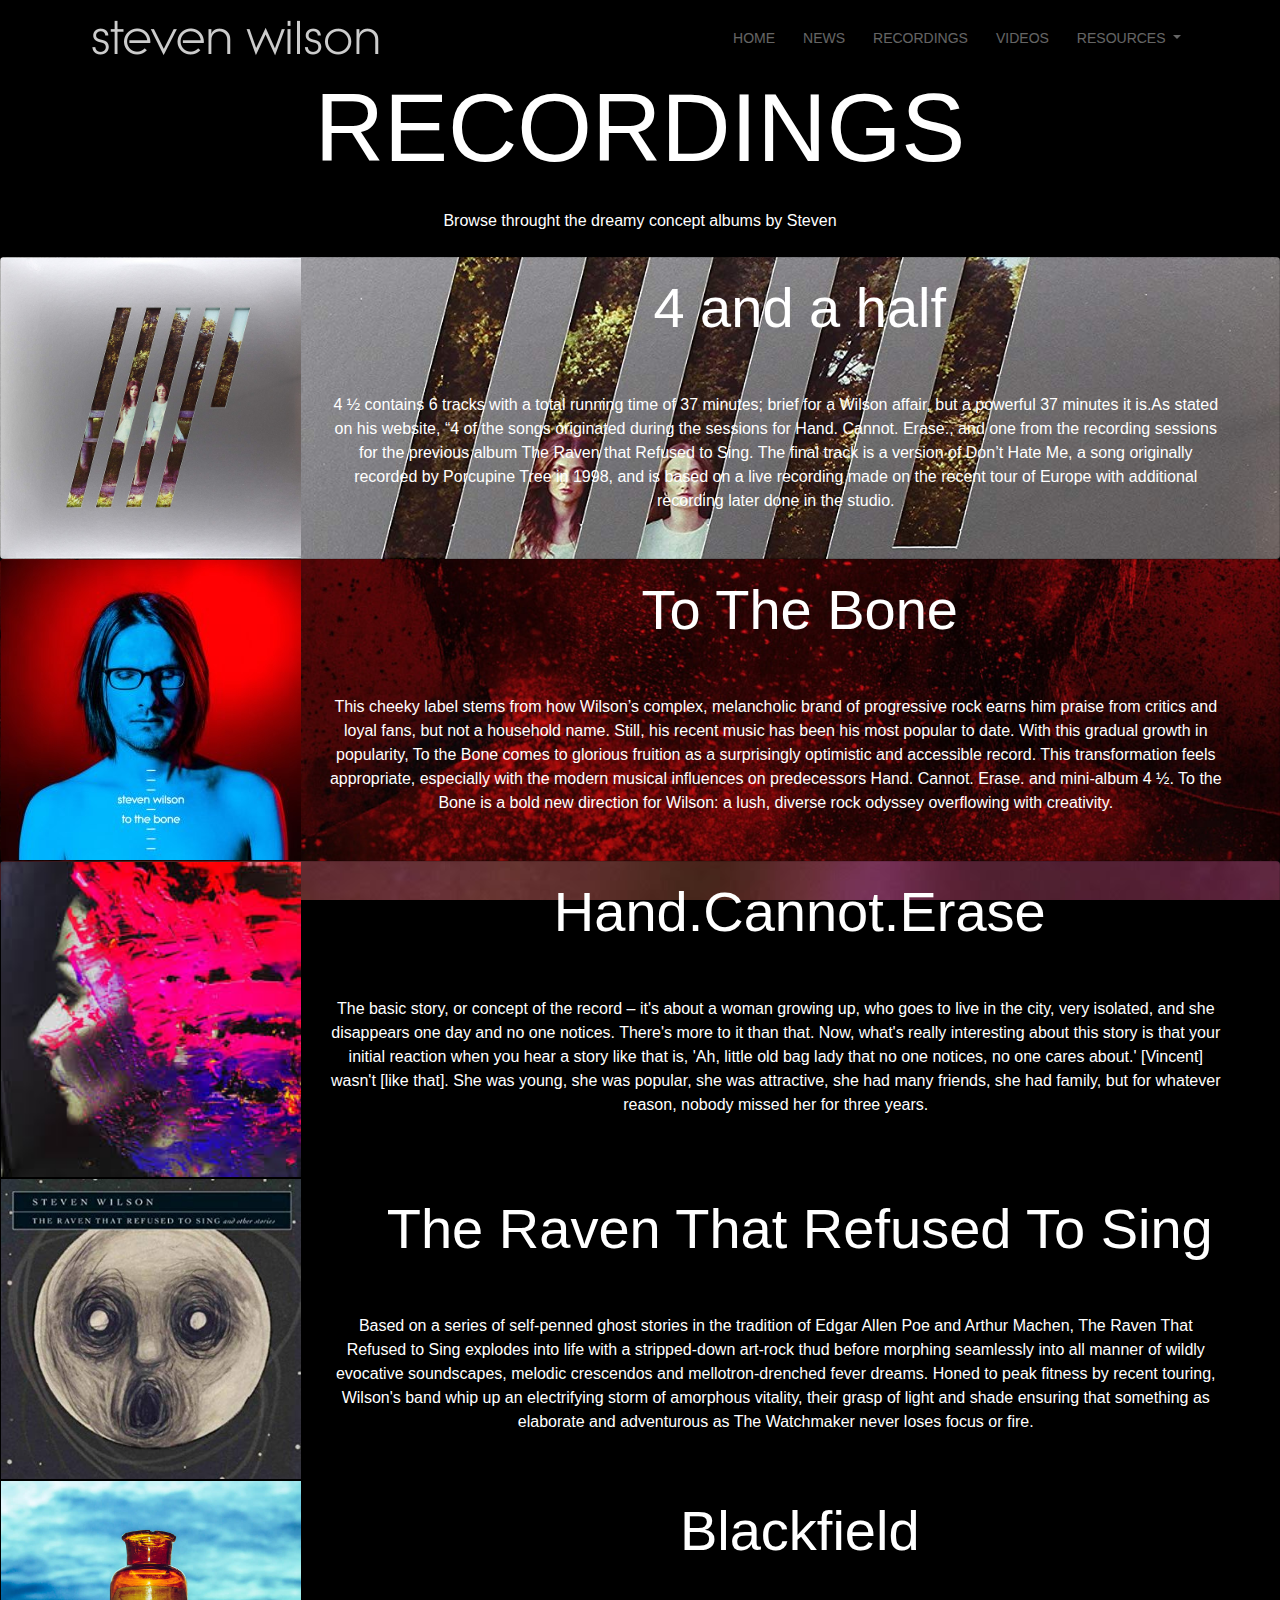
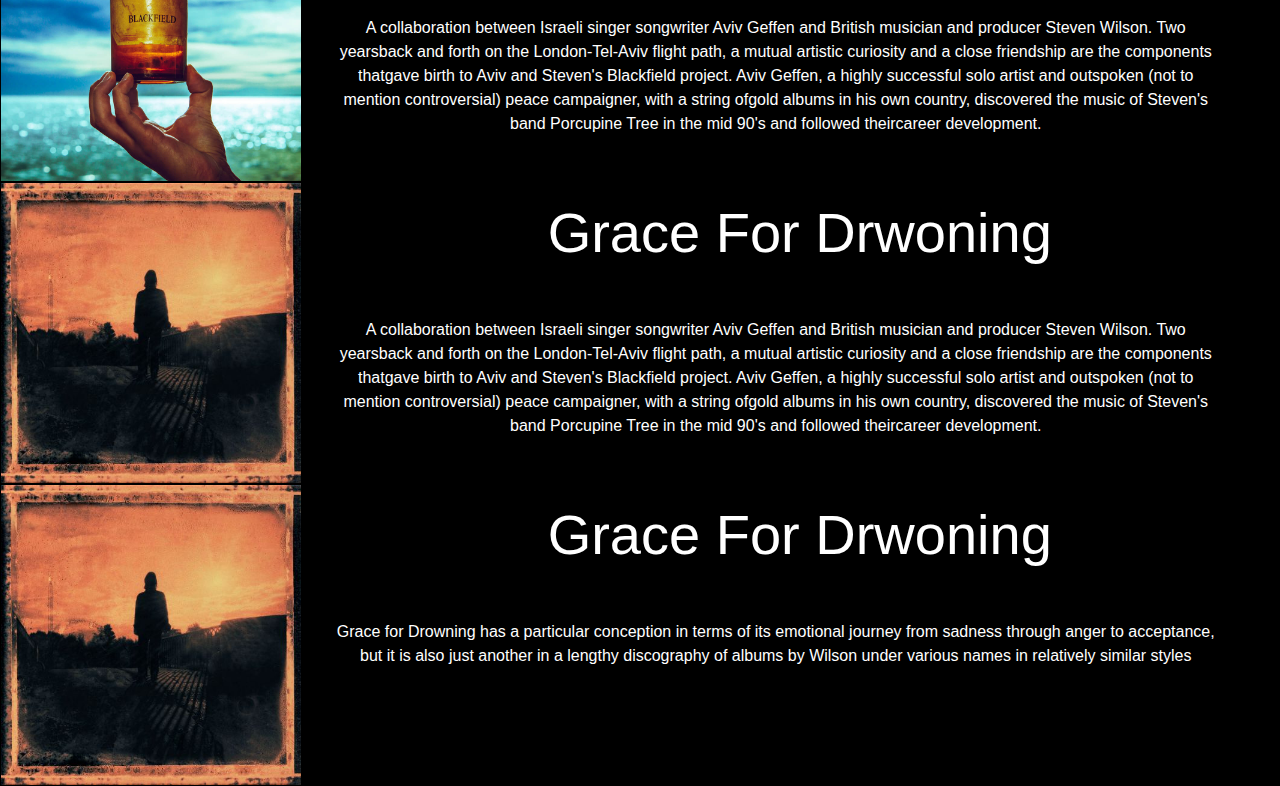
==== recordings.html @ f4aa3dd3 "assgn2 page 2 started" ====
<!doctype html>
<html>
    <head>
        <title>Steven Wilson Official</title>
        <meta charset = "utf-8"/>
        <meta name ="value"/>
        <link rel="stylesheet" href="css/font-awesome.min.css">
        <link rel="stylesheet" href="css/bootstrap.css">
        <link rel="stylesheet" href="https://maxcdn.bootstrapcdn.com/bootstrap/4.1.0/css/bootstrap.min.css">
        <script src="https://ajax.googleapis.com/ajax/libs/jquery/3.3.1/jquery.min.js"></script>
        <script src="https://cdnjs.cloudflare.com/ajax/libs/popper.js/1.14.0/umd/popper.min.js"></script>
        <script src="https://maxcdn.bootstrapcdn.com/bootstrap/4.1.0/js/bootstrap.min.js"></script>
        <link rel="stylesheet" href="css/style.css">
    </head>
    <body>
      <!--Navigation Bar-->
      <nav class="navbar navbar-expand-sm navbar-dark fixed-top" id="navbar">
        <div class="container">
          <button class="navbar-toggler" data-toggle= "collapse" data-target="#navbarCollapse">
            <span class="navbar-toggler-icon"></span>
          </button>
          <a href="index.html" class="navbar-brand"><img src="img/STEVENWILSON2017-LITERA-LOGO.png" width=300 height="50" alt=""></a>
          <div class="collapse navbar-collapse" id="navbarCollapse">
            <ul class="navbar-nav ml-auto">
              <li class="nav-item">
                <a href="#home" class="nav-link">Home</a>
              </li>
              <li class="nav-item">
                <a href="#news-head-section" class="nav-link">News</a>
              </li>
              <li class="nav-item">
                <a href="#recos-head-section" class="nav-link">Recordings</a>
              </li>
              <li class="nav-item">
                <a href="#videos-head-section" class="nav-link">Videos</a>
              </li>
              <li class="nav-item dropdown">
                <a href="#videos-head-section" class="nav-link dropdown-toggle" data-toggle="dropdown">
                  Resources
                </a>
                <div class="dropdown-menu" id="resourcesdropdown">
                  <a class="dropdown-item text-light" href="#">Audio</a>
                  <a class="dropdown-item text-light" href="#">Playlists</a>
                  <a class="dropdown-item text-light" href="#">Discography</a>
                  <a class="dropdown-item text-light" href="#">Press</a>
                  <a class="dropdown-item text-light" href="#">Contact</a>
                </div>
              </li>
            </ul>
          </div>
        </div>
      </nav>

      <!--Recordings Header-->
      
      <div class="col-sm-12 p-0 text-center justify-content-center" id="recos">
        <h1 class="text-center display-1 m-0">RECORDINGS</h1>
        <p class="display-5 text-center p-4 m-0">Browse throught the dreamy concept albums by Steven</p>
      </div>

      <div class="card" id="fourhalf">
          <div class="row no-gutters py-auto" >
            <div class="col-md-3">
              <img src="img/4halfbg.jpg" height="300" width="300" class="img-fluid" alt="">
            </div>
            <div class="col-md-9">
              <div class="card-block px-2">
                <h3 class="display-4 card-title text-center py-3">4 and a half</h3>
                <p class="card-text text-center py-4 pr-5">
                  4 ½ contains 6 tracks with a total running time of 37 
                  minutes; brief for a Wilson affair, but a powerful 37 
                  minutes it is.As stated on his website, “4 of the 
                  songs originated during the sessions for Hand. Cannot. 
                  Erase., and one from the recording sessions for the 
                  previous album The Raven that Refused to Sing.  
                  The final track is a version of Don’t Hate Me, 
                  a song originally recorded by Porcupine Tree in 1998, 
                  and is based on a live recording made on the recent 
                  tour of Europe with additional recording later done in 
                  the studio.
                </p>
              </div>
            </div>
          </div>
      </div>
      
      <div class="card" id="ttb">
        <div class="row no-gutters py-auto" >
          <div class="col-md-3">
            <img src="img/to the bone.jpg" height="300" width="300" class="img-fluid" alt="">
          </div>
          <div class="col-md-9">
            <div class="card-block px-2">
              <h3 class="display-4 card-title text-center py-3">To The Bone</h3>
              <p class="card-text text-center py-4 pr-5">
                This cheeky label stems from how Wilson’s complex, melancholic brand of progressive rock earns him praise from critics and loyal fans, but not a household name. Still, his recent music has been his most popular to date. With this gradual growth in popularity, To the Bone comes to glorious fruition as a surprisingly optimistic and accessible record. This transformation feels appropriate, especially with the modern musical influences on predecessors Hand. Cannot. Erase. and mini-album 4 ½. To the Bone is a bold new direction for Wilson: a lush, diverse rock odyssey overflowing with creativity.
              </p>
            </div>
          </div>
        </div>
      </div>

      <div class="card" id="hce">
          <div class="row no-gutters py-auto" >
            <div class="col-md-3">
              <img src="img/hce2.jpg" height="300" width="300" class="img-fluid" alt="">
            </div>
            <div class="col-md-9">
              <div class="card-block px-2">
                <h3 class="display-4 card-title text-center py-3">Hand.Cannot.Erase</h3>
                <p class="card-text text-center py-4 pr-5">
                   The basic story, or concept of the record – it's about a woman growing up, who goes to live in the city, very isolated, and she disappears one day and no one notices. There's more to it than that. Now, what's really interesting about this story is that your initial reaction when you hear a story like that is, 'Ah, little old bag lady that no one notices, no one cares about.' [Vincent] wasn't [like that]. She was young, she was popular, she was attractive, she had many friends, she had family, but for whatever reason, nobody missed her for three years.
                </p>
              </div>
            </div>
          </div>
        </div>

        <div class="card" id="raven">
            <div class="row no-gutters py-auto" >
              <div class="col-md-3">
                <img src="img/raven.jpg" height="300" width="300" class="img-fluid" alt="">
              </div>
              <div class="col-md-9">
                <div class="card-block px-2">
                  <h3 class="display-4 card-title text-center py-3">The Raven That Refused To Sing</h3>
                  <p class="card-text text-center py-4 pr-5">
                      Based on a series of self-penned ghost stories in the tradition of Edgar Allen Poe and Arthur Machen, The Raven That Refused to Sing explodes into life with a stripped-down art-rock thud before morphing seamlessly into all manner of wildly evocative soundscapes, melodic crescendos and mellotron-drenched fever dreams. Honed to peak fitness by recent touring, Wilson's band whip up an electrifying storm of amorphous vitality, their grasp of light and shade ensuring that something as elaborate and adventurous as The Watchmaker never loses focus or fire.
                  </p>
                </div>
              </div>
            </div>
          </div>

          <div class="card" id="blackfield">
            <div class="row no-gutters py-auto" >
              <div class="col-md-3">
                <img src="img/blackfield.jpg" height="300" width="300" class="img-fluid" alt="">
              </div>
              <div class="col-md-9">
                <div class="card-block px-2">
                  <h3 class="display-4 card-title text-center py-3">Blackfield</h3>
                  <p class="card-text text-center py-4 pr-5">
                      A collaboration between Israeli singer songwriter Aviv Geffen and British musician and producer Steven Wilson. Two yearsback and forth on the London-Tel-Aviv flight path, a mutual artistic curiosity and a close friendship are the components thatgave birth to Aviv and Steven's Blackfield project. Aviv Geffen, a highly successful solo artist and outspoken (not to mention controversial) peace campaigner, with a string ofgold albums in his own country, discovered the music of Steven's band Porcupine Tree in the mid 90's and followed theircareer development.
                  </p>
                </div>
              </div>
            </div>
          </div>

          <div class="card" id="gfd">
            <div class="row no-gutters py-auto" >
              <div class="col-md-3">
                <img src="img/gfd.jpg" height="300" width="300" class="img-fluid" alt="">
              </div>
              <div class="col-md-9">
                <div class="card-block px-2">
                  <h3 class="display-4 card-title text-center py-3">Grace For Drwoning</h3>
                  <p class="card-text text-center py-4 pr-5">
                      A collaboration between Israeli singer songwriter Aviv Geffen and British musician and producer Steven Wilson. Two yearsback and forth on the London-Tel-Aviv flight path, a mutual artistic curiosity and a close friendship are the components thatgave birth to Aviv and Steven's Blackfield project. Aviv Geffen, a highly successful solo artist and outspoken (not to mention controversial) peace campaigner, with a string ofgold albums in his own country, discovered the music of Steven's band Porcupine Tree in the mid 90's and followed theircareer development.
                  </p>
                </div>
              </div>
            </div>
          </div>

          <div class="card" id="gfd">
            <div class="row no-gutters py-auto" >
              <div class="col-md-3">
                <img src="img/gfd.jpg" height="300" width="300" class="img-fluid" alt="">
              </div>
              <div class="col-md-9">
                <div class="card-block px-2">
                  <h3 class="display-4 card-title text-center py-3">Grace For Drwoning</h3>
                  <p class="card-text text-center py-4 pr-5">
                      Grace for Drowning has a particular conception in terms of its emotional journey from sadness through anger to acceptance, but it is also just another in a lengthy discography of albums by Wilson under various names in relatively similar styles
                  </p>
                </div>
              </div>
            </div>
          </div>


    </body>






</html>
---- css/style.css ----
/* body {
  background: #333;
  color: #fff; } */

.navbar {
  opacity: 0.8; 
  background: black;
  }

.nav-link {
  font-size: 14px;
  text-transform: uppercase;
  padding-left: 1em !important;
  padding-right: 1em !important;
}

#resourcesdropdown {
  background: black;
  opacity: 1;
}

/* Main Carousel */
.maincarousel {
  height: 450px;
}

.carousel-image-1 {
  background:url(../img/ttbcarousel.jpg); 
  background-size: cover;
}

.carousel-image-2 {
  background:url(../img/hcecarousel-lg.jpg);
  background-size: cover;
}

.carousel-image-3 {
  background: url(../img/contestcarousel.jpg);
  background-size: cover;
  background-attachment: fixed;
}

/* RecoCarousel */

.recocarousel-item {
  height: 200px;
}

.recocarousel-image-1 {
  background:url(../img/to\ the\ bone.jpg); 
  background-size: cover;
}

.recocarousel-image-2 {
  background:url(../img/hce2.jpg); 
  background-size: cover;
}

.recocarousel-image-3 {
  background:url(../img/blackfield.jpg); 
  background-size: cover;
}

.recocarousel-image-4 {
  background:black; 
  background-size: cover;
}

#signup {
  background: url(../img/absentia.jpg);
  background-size: cover;
}

#home-icons {
  background: url(../img/milkyway.jpg);
  background-size: cover;
  position: static;
}

#social h1 a {
  text-decoration: none;
  color: white;
}
#social h1 a:Hover {
  text-decoration: none;
  color: rgb(14, 6, 19);
}

/* Video section */

#video-play {
  position: static;
  height: 250px;
  background: url(../img/links.jpg) no-repeat;
  background-size: cover;
  background-attachment: fixed;
  background-position: 0 0px;
  text-align: center;
  color: white;

}

#videoplay a {
  color: white;
}

/* Gallery */

#gallery {
  background: url(../img/gallerybg.jpg);
  position: static;
  background-size: cover;
  background-attachment: fixed;
  text-align: center;
  color: white;
} 

#gallery img {
  width: 100%;
  height: 180px;
}

/* Newsletter */

#newletter {
  background:url(../img/news.jpg);
  height: 200px;;
  position: static;
  background-size: cover;
  background-attachment: fixed;
  color: white;
  background-position: 0 250px;
}

#mainfooter {
  max-height: 100px;
  background: black;
}

#mainfooter img {
  width: 50px;
  height: 50px;
}

/* --------------------------------- */
/* Page 2 */

body {
  background: black;
}
#navbar {
  background: black;
}

#recos {
  margin-top: 70px;
  background: black;
  color: white;

}

#fourhalf {
  background: url(../img/4halfbg.jpg);
  position: relative;
  background-size: cover;
  background-attachment: fixed;
  color: white;
  background-position: 0 -90px;
}

#ttb {
  background: url(../img/ttbbg2.jpg);
  position: relative;
  background-size: cover;
  background-attachment: fixed;
  color: white;
}

#hce {
  background: url(../img/hcebg2.jpg);
  position: relative;
  background-size: cover;
  background-attachment: fixed;
  color: white;
  background-position: 100px 0;
}

#raven {
  background: url(../img/ravenbg.jpg);
  position: relative;
  background-size: cover;
  background-attachment: fixed;
  color: white;
  background-position: 100px 0;
}

#blackfield {
  background: url(../img/blackfieldbg.jpg);
  position: relative;
  background-size: cover;
  background-attachment: fixed;
  color: white;
  background-position: 100px 300px;
}

#gfd {
  background: url(../img/news.jpg);
  position: relative;
  background-size: cover;
  background-attachment: fixed;
  color: white;
}

#insurgents {
  background: url(../img/insurgentsbg.jpg);
  position: relative;
  background-size: cover;
  background-attachment: fixed;
  color: white;
}
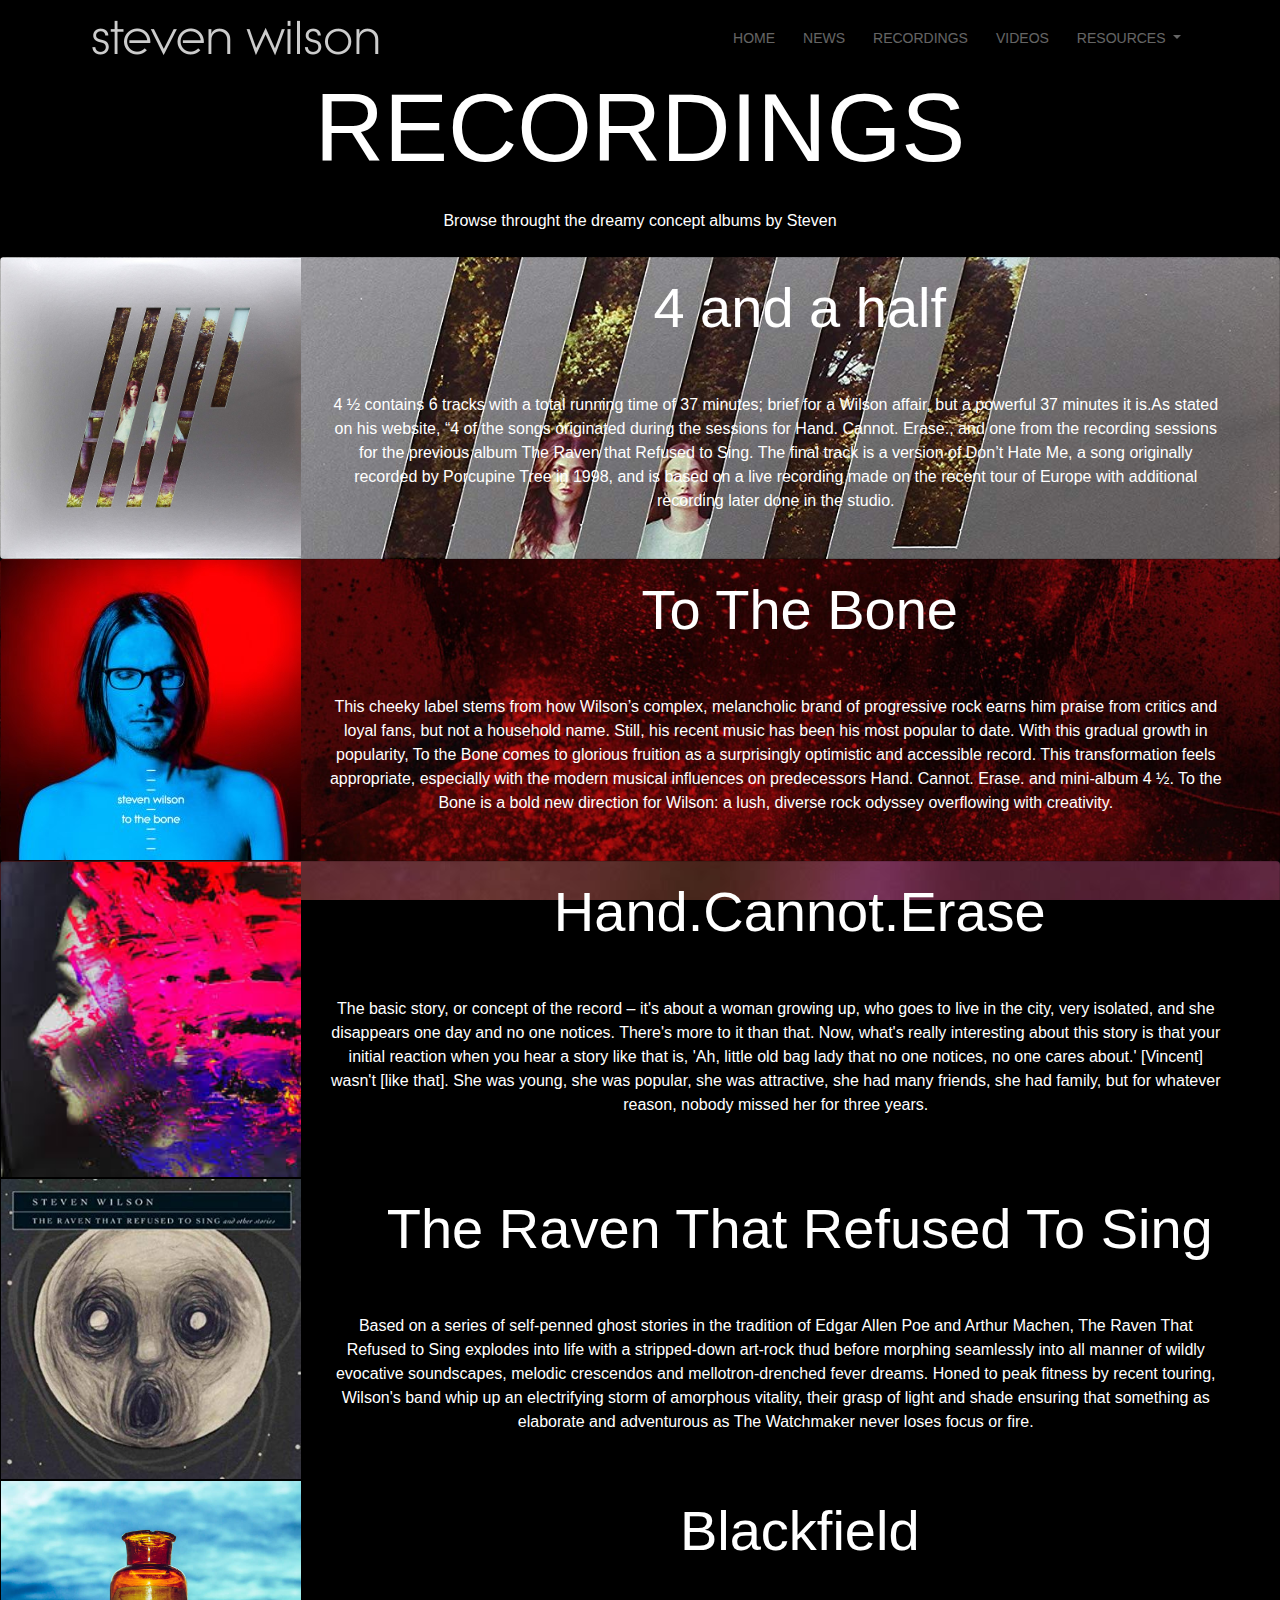
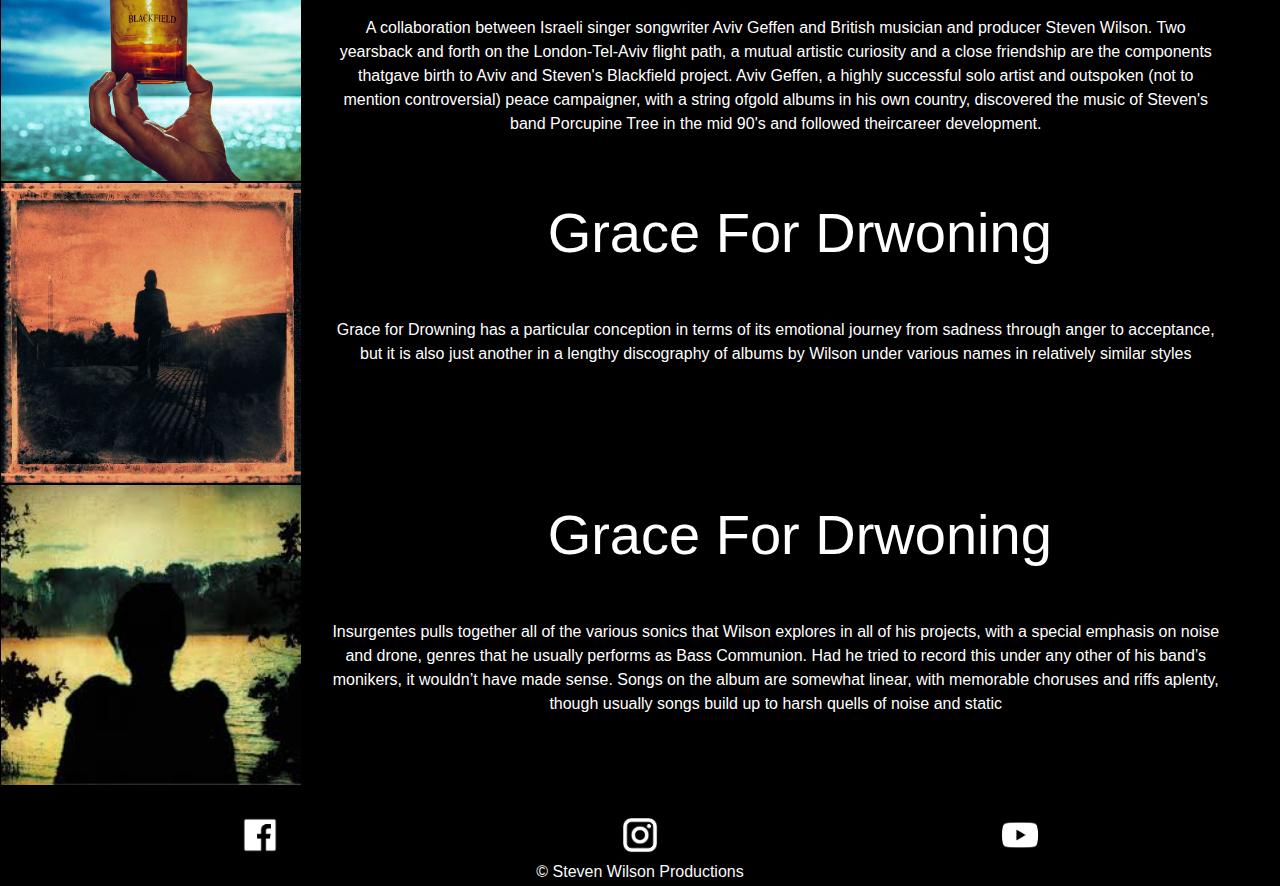
==== commit 421a6e19: "assgn2 page 2 done" ====
--- a/recordings.html
+++ b/recordings.html
@@ -157,28 +157,44 @@
                 <div class="card-block px-2">
                   <h3 class="display-4 card-title text-center py-3">Grace For Drwoning</h3>
                   <p class="card-text text-center py-4 pr-5">
-                      A collaboration between Israeli singer songwriter Aviv Geffen and British musician and producer Steven Wilson. Two yearsback and forth on the London-Tel-Aviv flight path, a mutual artistic curiosity and a close friendship are the components thatgave birth to Aviv and Steven's Blackfield project. Aviv Geffen, a highly successful solo artist and outspoken (not to mention controversial) peace campaigner, with a string ofgold albums in his own country, discovered the music of Steven's band Porcupine Tree in the mid 90's and followed theircareer development.
-                  </p>
-                </div>
-              </div>
-            </div>
-          </div>
-
-          <div class="card" id="gfd">
-            <div class="row no-gutters py-auto" >
-              <div class="col-md-3">
-                <img src="img/gfd.jpg" height="300" width="300" class="img-fluid" alt="">
+                    Grace for Drowning has a particular conception in terms of its emotional journey from sadness through anger to acceptance, but it is also just another in a lengthy discography of albums by Wilson under various names in relatively similar styles
+                  </p>
+                </div>
+              </div>
+            </div>
+          </div>
+
+          <div class="card" id="insurgents">
+            <div class="row no-gutters py-auto" >
+              <div class="col-md-3">
+                <img src="img/insurgents.jpg" height="300" width="300" class="img-fluid" alt="">
               </div>
               <div class="col-md-9">
                 <div class="card-block px-2">
                   <h3 class="display-4 card-title text-center py-3">Grace For Drwoning</h3>
                   <p class="card-text text-center py-4 pr-5">
-                      Grace for Drowning has a particular conception in terms of its emotional journey from sadness through anger to acceptance, but it is also just another in a lengthy discography of albums by Wilson under various names in relatively similar styles
-                  </p>
-                </div>
-              </div>
-            </div>
-          </div>
+                    Insurgentes pulls together all of the various sonics that Wilson explores in all of his projects, with a special emphasis on noise and drone, genres that he usually performs as Bass Communion. Had he tried to record this under any other of his band’s monikers, it wouldn’t have made sense. Songs on the album are somewhat linear, with memorable choruses and riffs aplenty, though usually songs build up to harsh quells of noise and static
+                  </p>
+                </div>
+              </div>
+            </div>
+          </div>
+
+          <!--Footer-->
+      <footer id="mainfooter" class="text-center p-4">
+        <div class="container row m-auto p-0">
+          <div class="col-sm-4">
+            <a href="#"><img src="img/facebook.png" alt="" class="img-fluid"></a>
+          </div>
+          <div class="col-sm-4">
+            <a href="#"><img src="img/insta.png" alt="" class="img-fluid"></a>
+          </div>
+          <div class="col-sm-4">
+            <a href="#"><img src="img/yutubemono.png" alt="" class="img-fluid"></a>
+          </div>
+        </div>
+        <p class="m-0 text-light">&copy Steven Wilson Productions</p>
+      </footer>
 
 
     </body>
--- a/css/style.css
+++ b/css/style.css
@@ -212,7 +212,7 @@
 }
 
 #insurgents {
-  background: url(../img/insurgentsbg.jpg);
+  background: url(../img/insurgentsbg2.jpg);
   position: relative;
   background-size: cover;
   background-attachment: fixed;
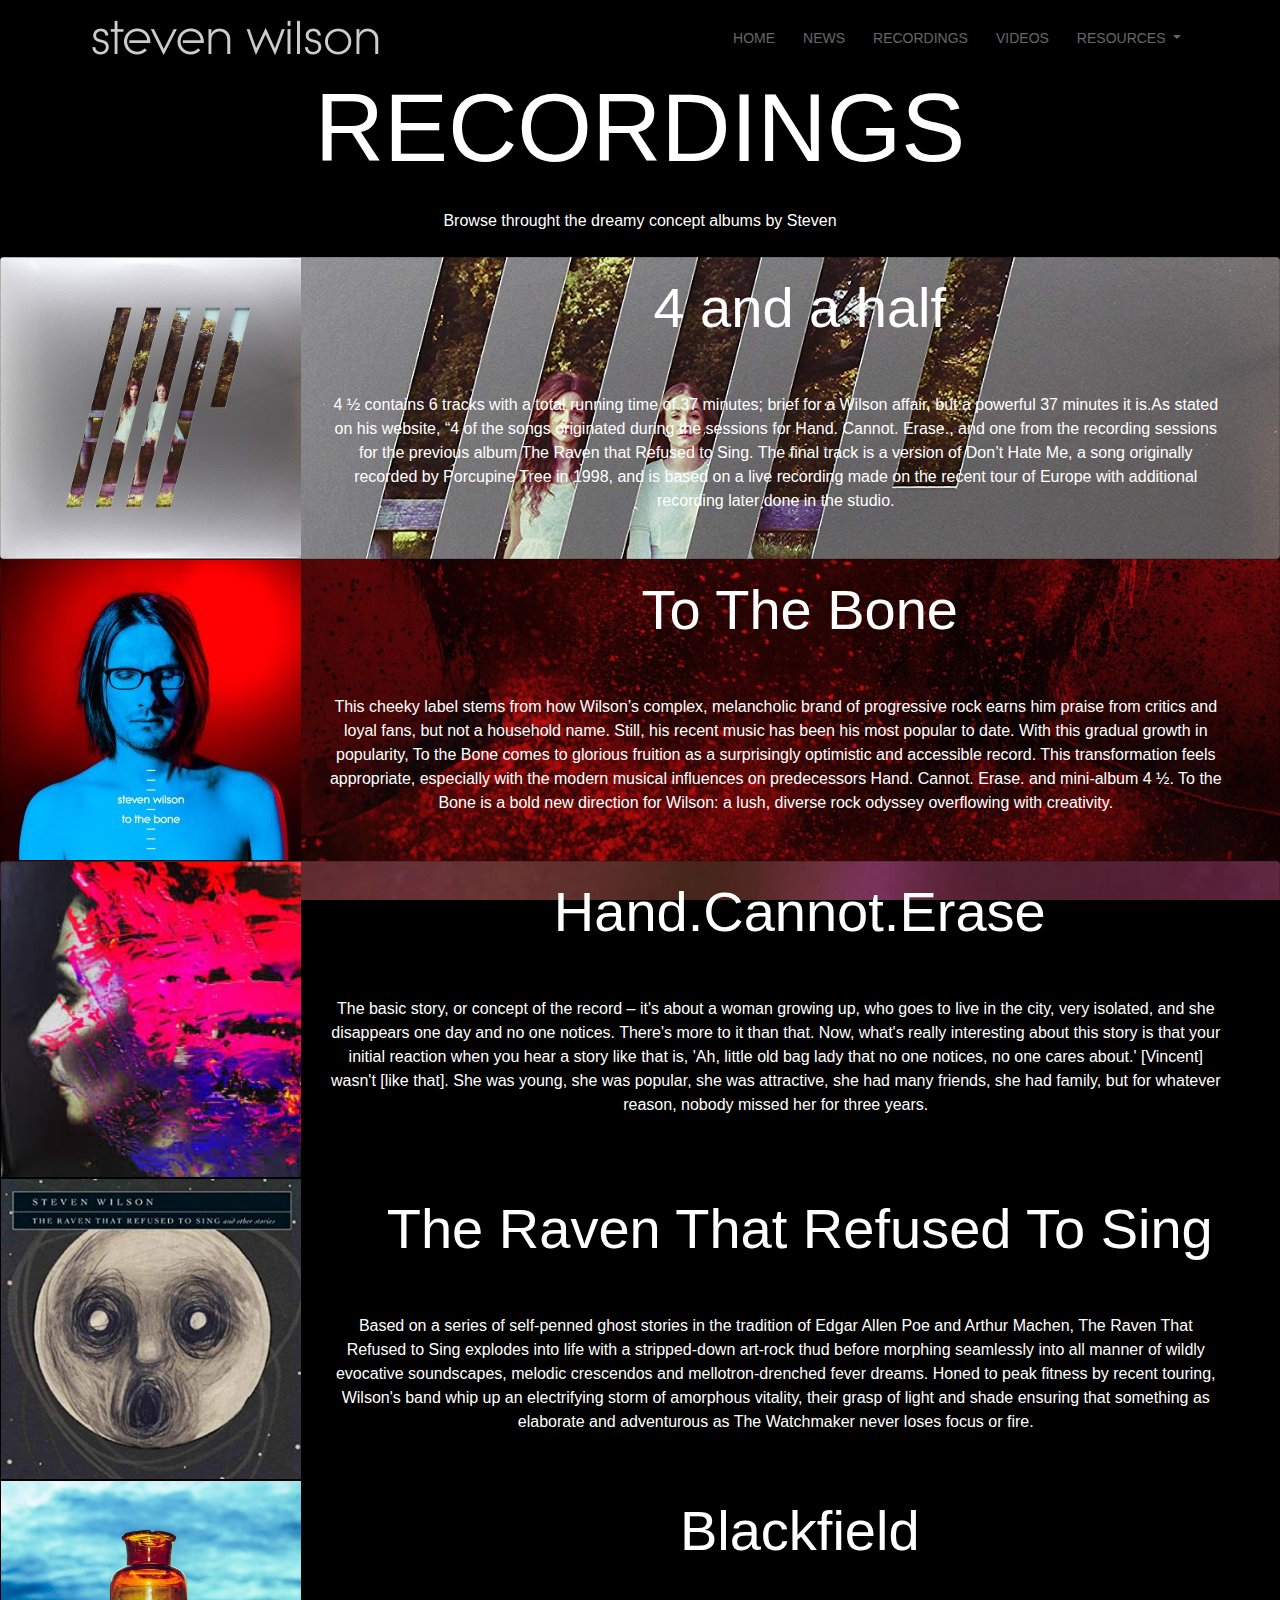
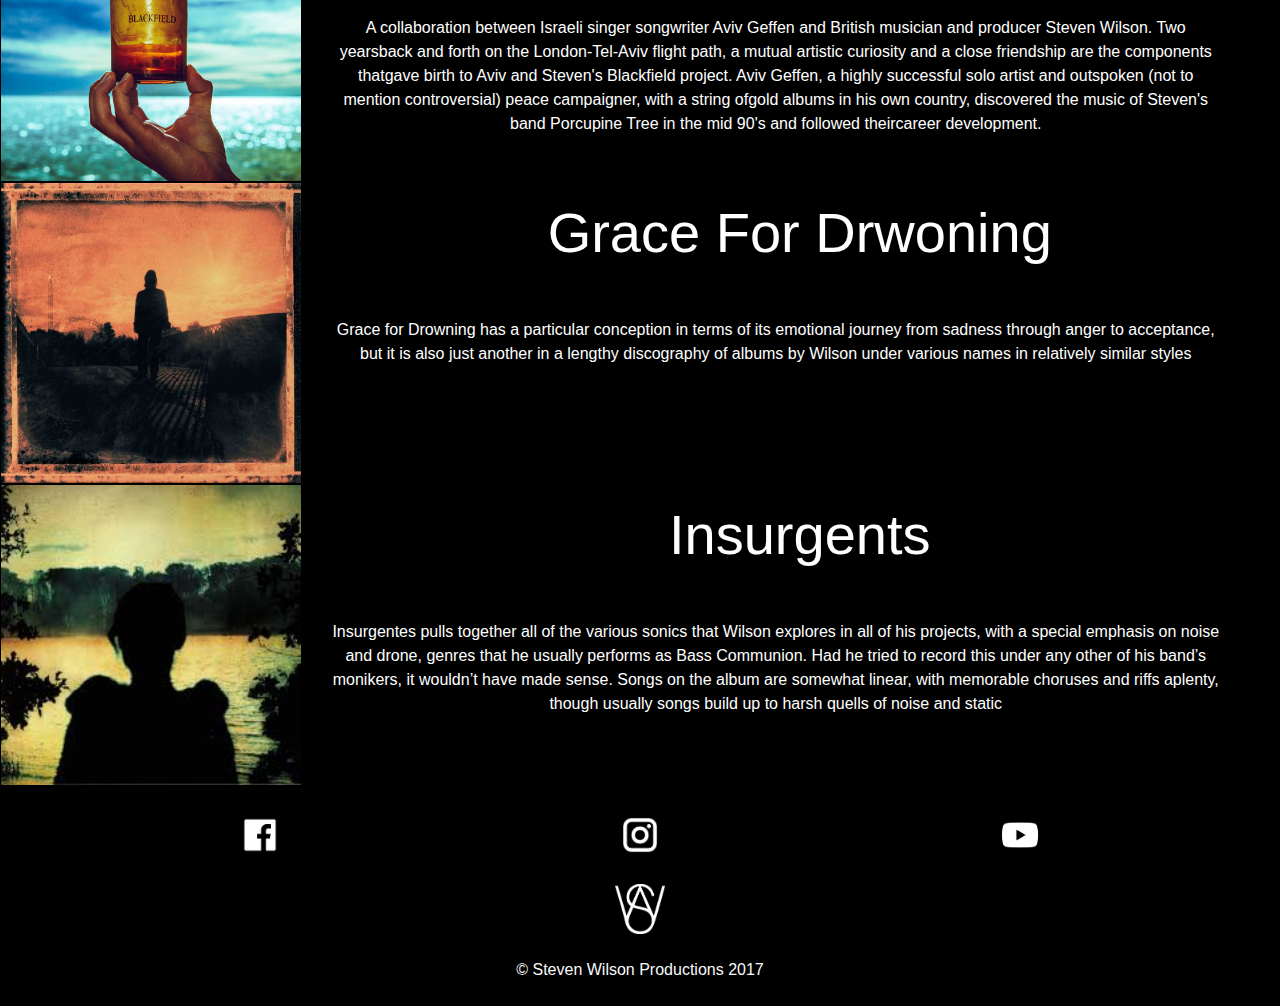
==== commit 731c0493: "assgn2 page 2 footer changes" ====
--- a/recordings.html
+++ b/recordings.html
@@ -4,13 +4,15 @@
         <title>Steven Wilson Official</title>
         <meta charset = "utf-8"/>
         <meta name ="value"/>
-        <link rel="stylesheet" href="css/font-awesome.min.css">
-        <link rel="stylesheet" href="css/bootstrap.css">
+        <link rel="stylesheet" href="vendor/font-awesome/font-awesome.min.css">
+        <link rel="stylesheet" href="vendor/bootstrap/bootstrap.css">
         <link rel="stylesheet" href="https://maxcdn.bootstrapcdn.com/bootstrap/4.1.0/css/bootstrap.min.css">
+        <link rel="stylesheet" href="css/style.css">
+
         <script src="https://ajax.googleapis.com/ajax/libs/jquery/3.3.1/jquery.min.js"></script>
         <script src="https://cdnjs.cloudflare.com/ajax/libs/popper.js/1.14.0/umd/popper.min.js"></script>
         <script src="https://maxcdn.bootstrapcdn.com/bootstrap/4.1.0/js/bootstrap.min.js"></script>
-        <link rel="stylesheet" href="css/style.css">
+  
     </head>
     <body>
       <!--Navigation Bar-->
@@ -171,7 +173,7 @@
               </div>
               <div class="col-md-9">
                 <div class="card-block px-2">
-                  <h3 class="display-4 card-title text-center py-3">Grace For Drwoning</h3>
+                  <h3 class="display-4 card-title text-center py-3">Insurgents</h3>
                   <p class="card-text text-center py-4 pr-5">
                     Insurgentes pulls together all of the various sonics that Wilson explores in all of his projects, with a special emphasis on noise and drone, genres that he usually performs as Bass Communion. Had he tried to record this under any other of his band’s monikers, it wouldn’t have made sense. Songs on the album are somewhat linear, with memorable choruses and riffs aplenty, though usually songs build up to harsh quells of noise and static
                   </p>
@@ -193,7 +195,10 @@
             <a href="#"><img src="img/yutubemono.png" alt="" class="img-fluid"></a>
           </div>
         </div>
-        <p class="m-0 text-light">&copy Steven Wilson Productions</p>
+        <div class="container row m-auto p-0 justify-content-center">
+          <img src="img/SW.png" alt="SW" class="m-4">
+        </div>
+        <p class="m-0 text-light">&copy Steven Wilson Productions 2017</p>
       </footer>
 
 
--- a/css/style.css
+++ b/css/style.css
@@ -124,7 +124,6 @@
 
 #newletter {
   background:url(../img/news.jpg);
-  height: 200px;;
   position: static;
   background-size: cover;
   background-attachment: fixed;
@@ -132,8 +131,9 @@
   background-position: 0 250px;
 }
 
+
+/* Footer */
 #mainfooter {
-  max-height: 100px;
   background: black;
 }
 
@@ -154,8 +154,9 @@
 
 #recos {
   margin-top: 70px;
-  background: black;
-  color: white;
+  background: url(../img/recobg.gif) no-repeat;
+  color: white;
+  background-size: cover;
 
 }
 
@@ -165,7 +166,7 @@
   background-size: cover;
   background-attachment: fixed;
   color: white;
-  background-position: 0 -90px;
+  background-position: 0 -150px;
 }
 
 #ttb {
@@ -174,6 +175,7 @@
   background-size: cover;
   background-attachment: fixed;
   color: white;
+  
 }
 
 #hce {
@@ -200,7 +202,7 @@
   background-size: cover;
   background-attachment: fixed;
   color: white;
-  background-position: 100px 300px;
+  background-position: 100px 100px;
 }
 
 #gfd {
@@ -217,4 +219,5 @@
   background-size: cover;
   background-attachment: fixed;
   color: white;
-}+}
+
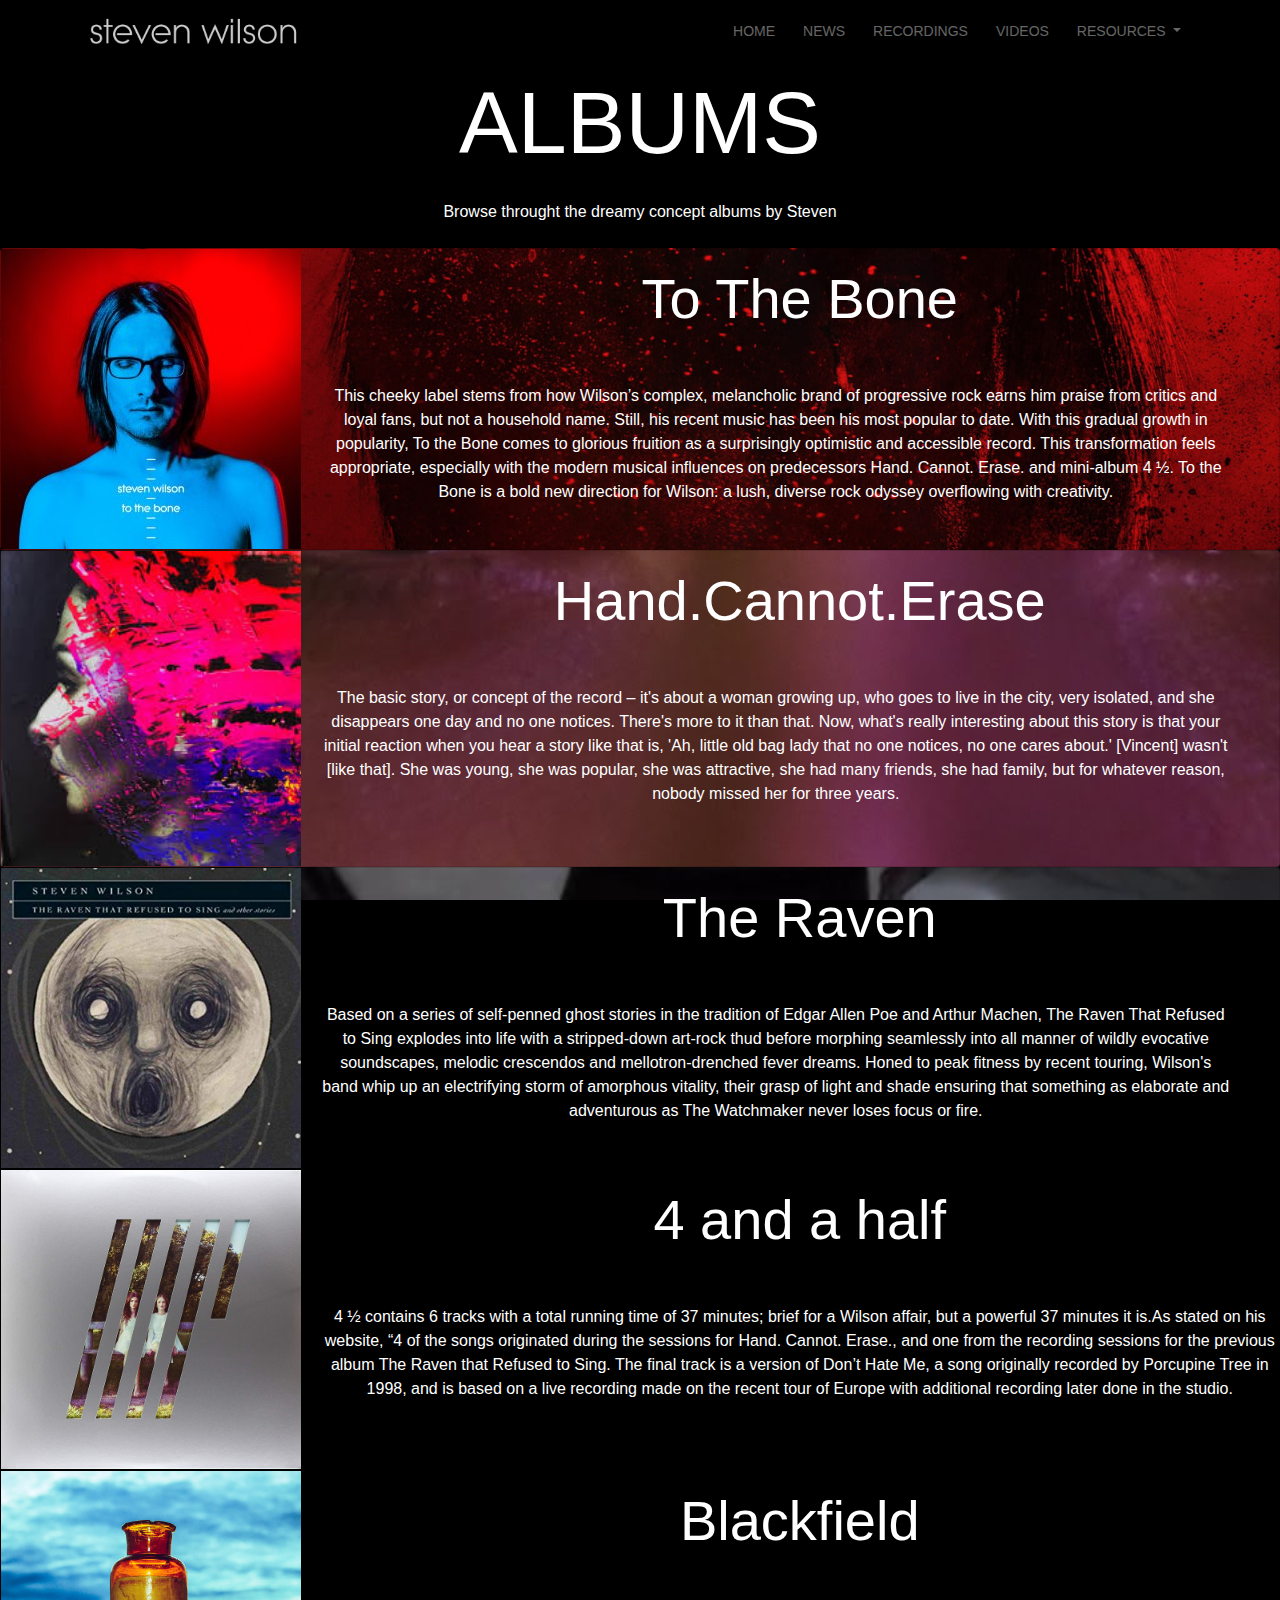
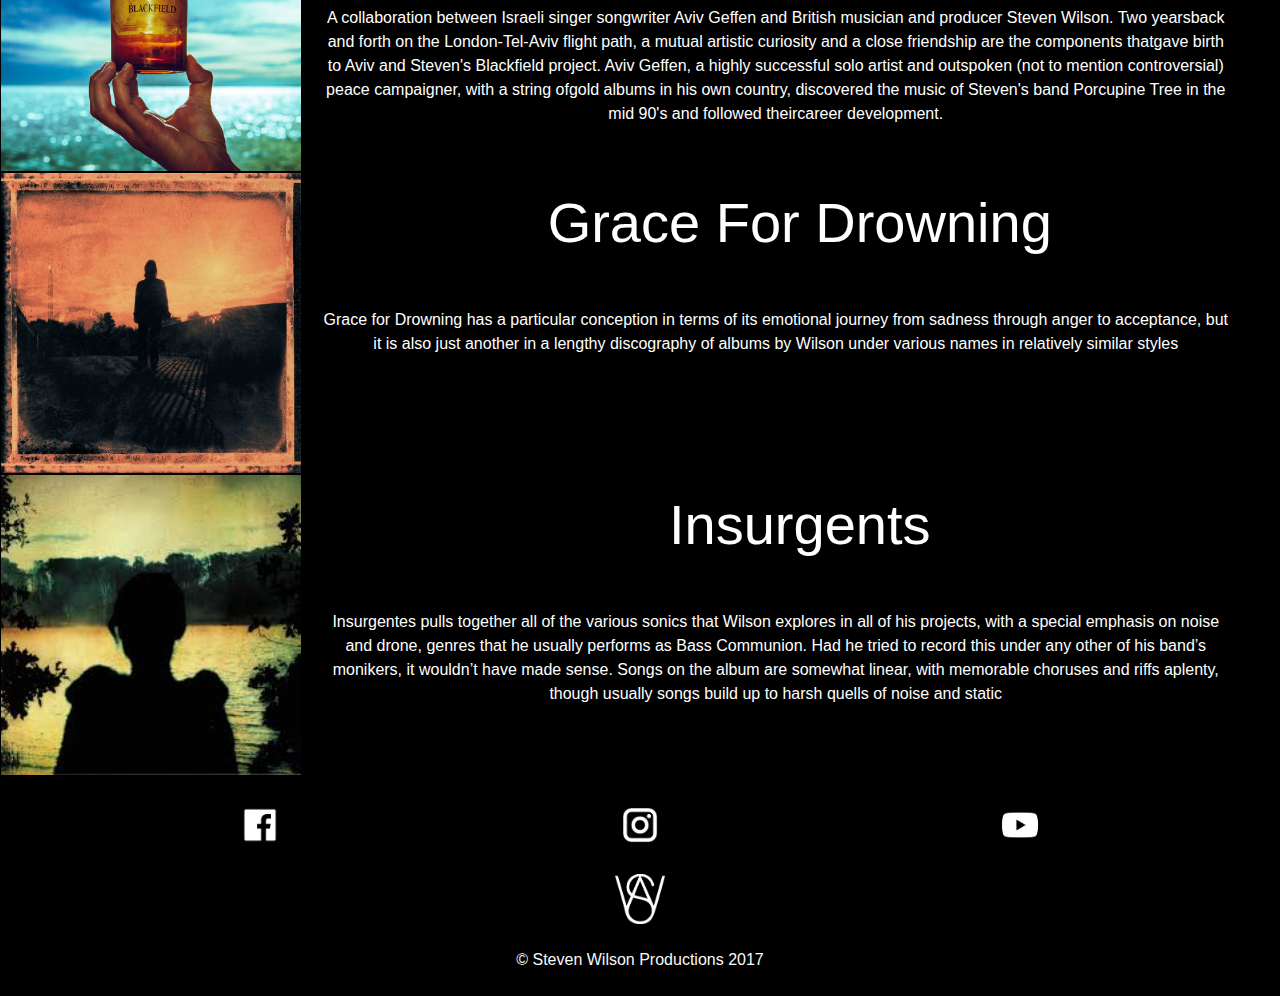
==== commit 9d7ff8da: "Page 2 redone after changing bgs" ====
--- a/recordings.html
+++ b/recordings.html
@@ -3,6 +3,7 @@
     <head>
         <title>Steven Wilson Official</title>
         <meta charset = "utf-8"/>
+        <meta name="viewport" content="width=device-width, initial-scale=1, shrink-to-fit=no">
         <meta name ="value"/>
         <link rel="stylesheet" href="vendor/font-awesome/font-awesome.min.css">
         <link rel="stylesheet" href="vendor/bootstrap/bootstrap.css">
@@ -12,8 +13,8 @@
         <script src="https://ajax.googleapis.com/ajax/libs/jquery/3.3.1/jquery.min.js"></script>
         <script src="https://cdnjs.cloudflare.com/ajax/libs/popper.js/1.14.0/umd/popper.min.js"></script>
         <script src="https://maxcdn.bootstrapcdn.com/bootstrap/4.1.0/js/bootstrap.min.js"></script>
-  
     </head>
+
     <body>
       <!--Navigation Bar-->
       <nav class="navbar navbar-expand-sm navbar-dark fixed-top" id="navbar">
@@ -21,7 +22,7 @@
           <button class="navbar-toggler" data-toggle= "collapse" data-target="#navbarCollapse">
             <span class="navbar-toggler-icon"></span>
           </button>
-          <a href="index.html" class="navbar-brand"><img src="img/STEVENWILSON2017-LITERA-LOGO.png" width=300 height="50" alt=""></a>
+          <a href="index.html" class="navbar-brand"><img src="img/STEVENWILSON2017-LITERA-LOGO.png" width=216 height="37" alt=""></a>
           <div class="collapse navbar-collapse" id="navbarCollapse">
             <ul class="navbar-nav ml-auto">
               <li class="nav-item">
@@ -53,22 +54,73 @@
         </div>
       </nav>
 
-      <!--Recordings Header-->
+      <!--Albums Header-->
       
       <div class="col-sm-12 p-0 text-center justify-content-center" id="recos">
-        <h1 class="text-center display-1 m-0">RECORDINGS</h1>
+        <h1 class="text-center display-2 m-0 ">ALBUMS</h1>
         <p class="display-5 text-center p-4 m-0">Browse throught the dreamy concept albums by Steven</p>
+      </div>
+
+      <!-- Albums -->
+      
+      
+      <div class="card" id="ttb">
+        <div class="row no-gutters py-auto" >
+          <div class="col-sm-3">
+            <img src="img/to the bone.jpg" height="300" width="300" class="img-fluid" alt="">
+          </div>
+          <div class="col-sm-9">
+            <div class="card-block">
+              <h3 class="display-4 card-title text-center py-3">To The Bone</h3>
+              <p class="card-text text-center py-4 pr-5">
+                This cheeky label stems from how Wilson’s complex, melancholic brand of progressive rock earns him praise from critics and loyal fans, but not a household name. Still, his recent music has been his most popular to date. With this gradual growth in popularity, To the Bone comes to glorious fruition as a surprisingly optimistic and accessible record. This transformation feels appropriate, especially with the modern musical influences on predecessors Hand. Cannot. Erase. and mini-album 4 ½. To the Bone is a bold new direction for Wilson: a lush, diverse rock odyssey overflowing with creativity.
+              </p>
+            </div>
+          </div>
+        </div>
+      </div>
+
+      <div class="card" id="hce">
+          <div class="row no-gutters py-auto" >
+            <div class="col-sm-3">
+              <img src="img/hce2.jpg" height="300" width="300" class="img-fluid" alt="">
+            </div>
+            <div class="col-sm-9">
+              <div class="card-block ">
+                <h3 class="display-4 card-title text-center py-3">Hand.Cannot.Erase</h3>
+                <p class="card-text text-center py-4 pr-5">
+                   The basic story, or concept of the record – it's about a woman growing up, who goes to live in the city, very isolated, and she disappears one day and no one notices. There's more to it than that. Now, what's really interesting about this story is that your initial reaction when you hear a story like that is, 'Ah, little old bag lady that no one notices, no one cares about.' [Vincent] wasn't [like that]. She was young, she was popular, she was attractive, she had many friends, she had family, but for whatever reason, nobody missed her for three years.
+                </p>
+              </div>
+            </div>
+          </div>
+      </div>
+
+      <div class="card" id="raven">
+          <div class="row no-gutters py-auto" >
+            <div class="col-sm-3">
+              <img src="img/raven.jpg" height="300" width="300" class="img-fluid" alt="">
+            </div>
+            <div class="col-sm-9">
+              <div class="card-block ">
+                <h3 class="display-4 card-title text-center py-3">The Raven</h3>
+                <p class="card-text text-center py-4 pr-5">
+                    Based on a series of self-penned ghost stories in the tradition of Edgar Allen Poe and Arthur Machen, The Raven That Refused to Sing explodes into life with a stripped-down art-rock thud before morphing seamlessly into all manner of wildly evocative soundscapes, melodic crescendos and mellotron-drenched fever dreams. Honed to peak fitness by recent touring, Wilson's band whip up an electrifying storm of amorphous vitality, their grasp of light and shade ensuring that something as elaborate and adventurous as The Watchmaker never loses focus or fire.
+                </p>
+              </div>
+            </div>
+          </div>
       </div>
 
       <div class="card" id="fourhalf">
           <div class="row no-gutters py-auto" >
-            <div class="col-md-3">
+            <div class="col-sm-3">
               <img src="img/4halfbg.jpg" height="300" width="300" class="img-fluid" alt="">
             </div>
-            <div class="col-md-9">
-              <div class="card-block px-2">
+            <div class="col-sm-9">
+              <div class="card-block">
                 <h3 class="display-4 card-title text-center py-3">4 and a half</h3>
-                <p class="card-text text-center py-4 pr-5">
+                <p class="card-text text-center py-4">
                   4 ½ contains 6 tracks with a total running time of 37 
                   minutes; brief for a Wilson affair, but a powerful 37 
                   minutes it is.As stated on his website, “4 of the 
@@ -86,103 +138,55 @@
           </div>
       </div>
       
-      <div class="card" id="ttb">
-        <div class="row no-gutters py-auto" >
-          <div class="col-md-3">
-            <img src="img/to the bone.jpg" height="300" width="300" class="img-fluid" alt="">
-          </div>
-          <div class="col-md-9">
-            <div class="card-block px-2">
-              <h3 class="display-4 card-title text-center py-3">To The Bone</h3>
-              <p class="card-text text-center py-4 pr-5">
-                This cheeky label stems from how Wilson’s complex, melancholic brand of progressive rock earns him praise from critics and loyal fans, but not a household name. Still, his recent music has been his most popular to date. With this gradual growth in popularity, To the Bone comes to glorious fruition as a surprisingly optimistic and accessible record. This transformation feels appropriate, especially with the modern musical influences on predecessors Hand. Cannot. Erase. and mini-album 4 ½. To the Bone is a bold new direction for Wilson: a lush, diverse rock odyssey overflowing with creativity.
-              </p>
-            </div>
-          </div>
-        </div>
-      </div>
-
-      <div class="card" id="hce">
-          <div class="row no-gutters py-auto" >
-            <div class="col-md-3">
-              <img src="img/hce2.jpg" height="300" width="300" class="img-fluid" alt="">
-            </div>
-            <div class="col-md-9">
-              <div class="card-block px-2">
-                <h3 class="display-4 card-title text-center py-3">Hand.Cannot.Erase</h3>
-                <p class="card-text text-center py-4 pr-5">
-                   The basic story, or concept of the record – it's about a woman growing up, who goes to live in the city, very isolated, and she disappears one day and no one notices. There's more to it than that. Now, what's really interesting about this story is that your initial reaction when you hear a story like that is, 'Ah, little old bag lady that no one notices, no one cares about.' [Vincent] wasn't [like that]. She was young, she was popular, she was attractive, she had many friends, she had family, but for whatever reason, nobody missed her for three years.
-                </p>
-              </div>
-            </div>
-          </div>
-        </div>
-
-        <div class="card" id="raven">
-            <div class="row no-gutters py-auto" >
-              <div class="col-md-3">
-                <img src="img/raven.jpg" height="300" width="300" class="img-fluid" alt="">
-              </div>
-              <div class="col-md-9">
-                <div class="card-block px-2">
-                  <h3 class="display-4 card-title text-center py-3">The Raven That Refused To Sing</h3>
-                  <p class="card-text text-center py-4 pr-5">
-                      Based on a series of self-penned ghost stories in the tradition of Edgar Allen Poe and Arthur Machen, The Raven That Refused to Sing explodes into life with a stripped-down art-rock thud before morphing seamlessly into all manner of wildly evocative soundscapes, melodic crescendos and mellotron-drenched fever dreams. Honed to peak fitness by recent touring, Wilson's band whip up an electrifying storm of amorphous vitality, their grasp of light and shade ensuring that something as elaborate and adventurous as The Watchmaker never loses focus or fire.
-                  </p>
-                </div>
-              </div>
-            </div>
-          </div>
-
-          <div class="card" id="blackfield">
-            <div class="row no-gutters py-auto" >
-              <div class="col-md-3">
-                <img src="img/blackfield.jpg" height="300" width="300" class="img-fluid" alt="">
-              </div>
-              <div class="col-md-9">
-                <div class="card-block px-2">
-                  <h3 class="display-4 card-title text-center py-3">Blackfield</h3>
-                  <p class="card-text text-center py-4 pr-5">
-                      A collaboration between Israeli singer songwriter Aviv Geffen and British musician and producer Steven Wilson. Two yearsback and forth on the London-Tel-Aviv flight path, a mutual artistic curiosity and a close friendship are the components thatgave birth to Aviv and Steven's Blackfield project. Aviv Geffen, a highly successful solo artist and outspoken (not to mention controversial) peace campaigner, with a string ofgold albums in his own country, discovered the music of Steven's band Porcupine Tree in the mid 90's and followed theircareer development.
-                  </p>
-                </div>
-              </div>
-            </div>
-          </div>
-
-          <div class="card" id="gfd">
-            <div class="row no-gutters py-auto" >
-              <div class="col-md-3">
-                <img src="img/gfd.jpg" height="300" width="300" class="img-fluid" alt="">
-              </div>
-              <div class="col-md-9">
-                <div class="card-block px-2">
-                  <h3 class="display-4 card-title text-center py-3">Grace For Drwoning</h3>
-                  <p class="card-text text-center py-4 pr-5">
-                    Grace for Drowning has a particular conception in terms of its emotional journey from sadness through anger to acceptance, but it is also just another in a lengthy discography of albums by Wilson under various names in relatively similar styles
-                  </p>
-                </div>
-              </div>
-            </div>
-          </div>
-
-          <div class="card" id="insurgents">
-            <div class="row no-gutters py-auto" >
-              <div class="col-md-3">
-                <img src="img/insurgents.jpg" height="300" width="300" class="img-fluid" alt="">
-              </div>
-              <div class="col-md-9">
-                <div class="card-block px-2">
-                  <h3 class="display-4 card-title text-center py-3">Insurgents</h3>
-                  <p class="card-text text-center py-4 pr-5">
-                    Insurgentes pulls together all of the various sonics that Wilson explores in all of his projects, with a special emphasis on noise and drone, genres that he usually performs as Bass Communion. Had he tried to record this under any other of his band’s monikers, it wouldn’t have made sense. Songs on the album are somewhat linear, with memorable choruses and riffs aplenty, though usually songs build up to harsh quells of noise and static
-                  </p>
-                </div>
-              </div>
-            </div>
-          </div>
-
-          <!--Footer-->
+      <div class="card" id="blackfield">
+        <div class="row no-gutters py-auto" >
+          <div class="col-sm-3">
+            <img src="img/blackfield.jpg" height="300" width="300" class="img-fluid" alt="">
+          </div>
+          <div class="col-sm-9">
+            <div class="card-block">
+              <h3 class="display-4 card-title text-center py-3">Blackfield</h3>
+              <p class="card-text text-center py-4 pr-5">
+                  A collaboration between Israeli singer songwriter Aviv Geffen and British musician and producer Steven Wilson. Two yearsback and forth on the London-Tel-Aviv flight path, a mutual artistic curiosity and a close friendship are the components thatgave birth to Aviv and Steven's Blackfield project. Aviv Geffen, a highly successful solo artist and outspoken (not to mention controversial) peace campaigner, with a string ofgold albums in his own country, discovered the music of Steven's band Porcupine Tree in the mid 90's and followed theircareer development.
+              </p>
+            </div>
+          </div>
+        </div>
+      </div>
+
+      <div class="card" id="gfd">
+        <div class="row no-gutters py-auto" >
+          <div class="col-sm-3">
+            <img src="img/gfd.jpg" height="300" width="300" class="img-fluid" alt="">
+          </div>
+          <div class="col-sm-9">
+            <div class="card-block">
+              <h3 class="display-4 card-title text-center py-3">Grace For Drowning</h3>
+              <p class="card-text text-center py-4 pr-5">
+                Grace for Drowning has a particular conception in terms of its emotional journey from sadness through anger to acceptance, but it is also just another in a lengthy discography of albums by Wilson under various names in relatively similar styles
+              </p>
+            </div>
+          </div>
+        </div>
+      </div>
+
+      <div class="card" id="insurgents">
+        <div class="row no-gutters py-auto" >
+          <div class="col-sm-3">
+            <img src="img/insurgents.jpg" height="300" width="300" class="img-fluid" alt="">
+          </div>
+          <div class="col-sm-9">
+            <div class="card-block">
+              <h3 class="display-4 card-title text-center py-3">Insurgents</h3>
+              <p class="card-text text-center py-4 pr-5">
+                Insurgentes pulls together all of the various sonics that Wilson explores in all of his projects, with a special emphasis on noise and drone, genres that he usually performs as Bass Communion. Had he tried to record this under any other of his band’s monikers, it wouldn’t have made sense. Songs on the album are somewhat linear, with memorable choruses and riffs aplenty, though usually songs build up to harsh quells of noise and static
+              </p>
+            </div>
+          </div>
+        </div>
+      </div>
+
+      <!--Footer-->
       <footer id="mainfooter" class="text-center p-4">
         <div class="container row m-auto p-0">
           <div class="col-sm-4">
--- a/css/style.css
+++ b/css/style.css
@@ -154,9 +154,13 @@
 
 #recos {
   margin-top: 70px;
-  background: url(../img/recobg.gif) no-repeat;
-  color: white;
-  background-size: cover;
+  background: url(../img/recobg5.gif) no-repeat;
+  color: white;
+  position: relative;
+  background-size: cover;
+  background-attachment: fixed;
+  background-position: 0 -70px;
+  /* background-position: 0 -550px; */
 
 }
 
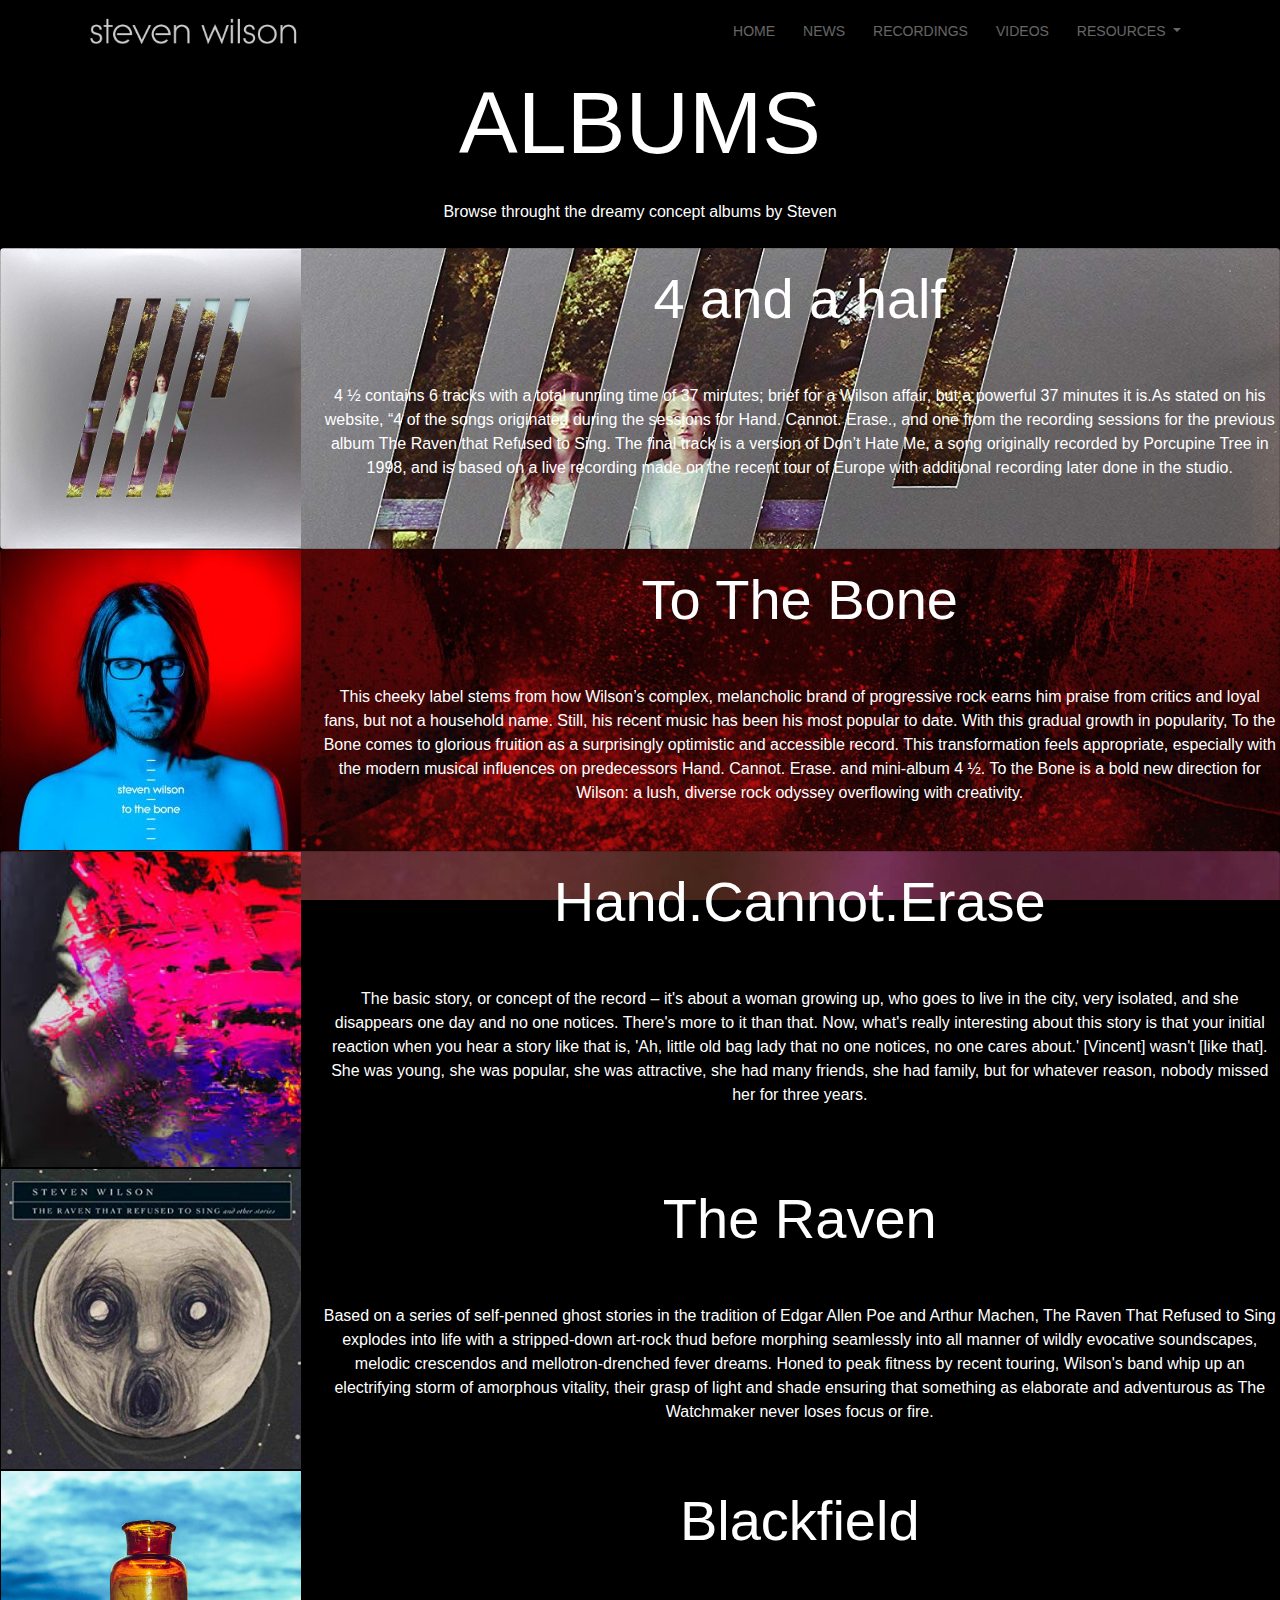
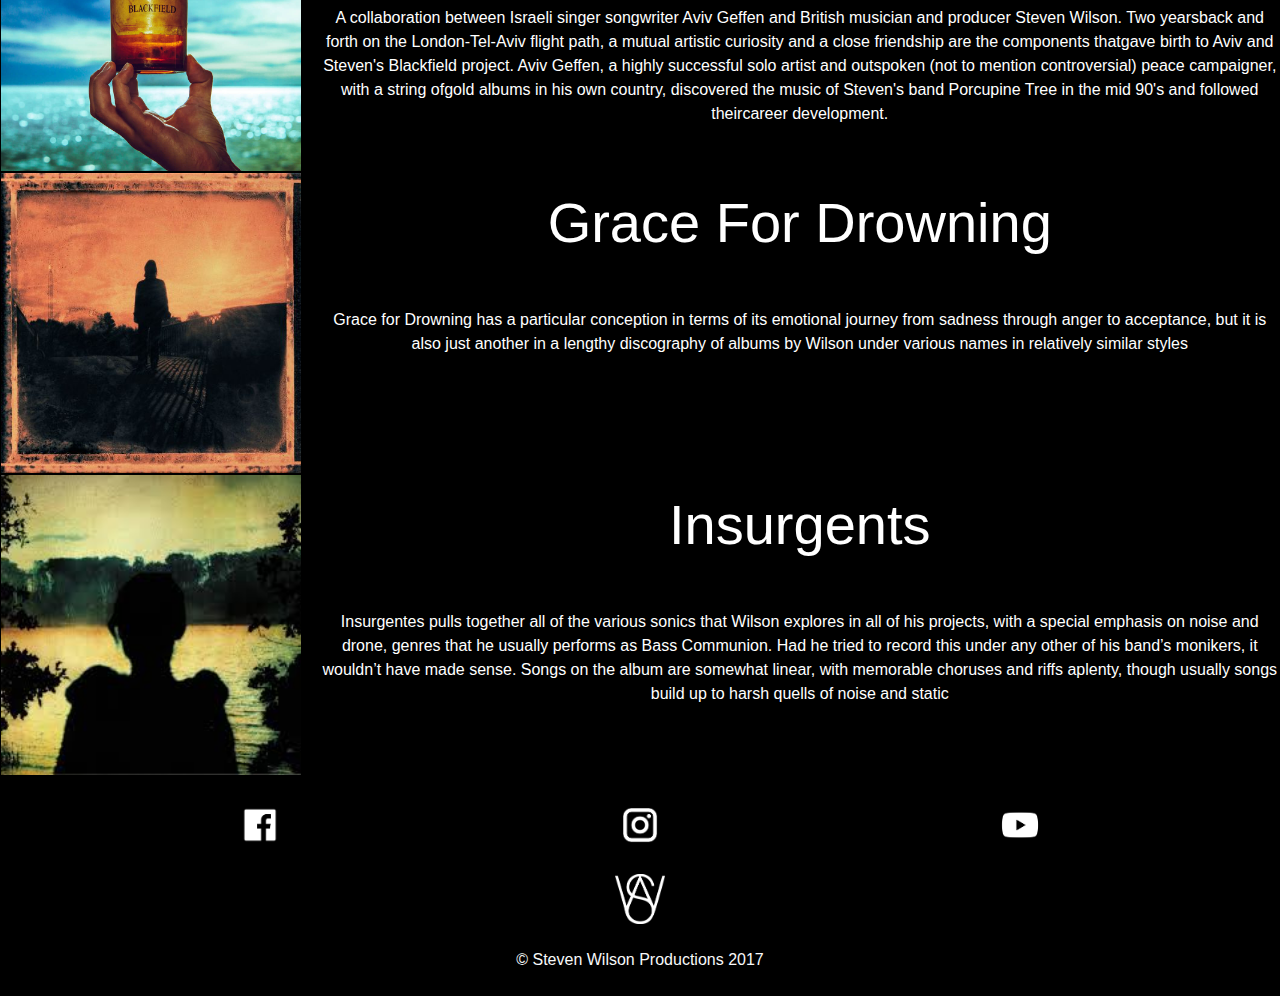
==== commit 27b895c6: "assgn2 changes made to page 2" ====
--- a/recordings.html
+++ b/recordings.html
@@ -62,56 +62,6 @@
       </div>
 
       <!-- Albums -->
-      
-      
-      <div class="card" id="ttb">
-        <div class="row no-gutters py-auto" >
-          <div class="col-sm-3">
-            <img src="img/to the bone.jpg" height="300" width="300" class="img-fluid" alt="">
-          </div>
-          <div class="col-sm-9">
-            <div class="card-block">
-              <h3 class="display-4 card-title text-center py-3">To The Bone</h3>
-              <p class="card-text text-center py-4 pr-5">
-                This cheeky label stems from how Wilson’s complex, melancholic brand of progressive rock earns him praise from critics and loyal fans, but not a household name. Still, his recent music has been his most popular to date. With this gradual growth in popularity, To the Bone comes to glorious fruition as a surprisingly optimistic and accessible record. This transformation feels appropriate, especially with the modern musical influences on predecessors Hand. Cannot. Erase. and mini-album 4 ½. To the Bone is a bold new direction for Wilson: a lush, diverse rock odyssey overflowing with creativity.
-              </p>
-            </div>
-          </div>
-        </div>
-      </div>
-
-      <div class="card" id="hce">
-          <div class="row no-gutters py-auto" >
-            <div class="col-sm-3">
-              <img src="img/hce2.jpg" height="300" width="300" class="img-fluid" alt="">
-            </div>
-            <div class="col-sm-9">
-              <div class="card-block ">
-                <h3 class="display-4 card-title text-center py-3">Hand.Cannot.Erase</h3>
-                <p class="card-text text-center py-4 pr-5">
-                   The basic story, or concept of the record – it's about a woman growing up, who goes to live in the city, very isolated, and she disappears one day and no one notices. There's more to it than that. Now, what's really interesting about this story is that your initial reaction when you hear a story like that is, 'Ah, little old bag lady that no one notices, no one cares about.' [Vincent] wasn't [like that]. She was young, she was popular, she was attractive, she had many friends, she had family, but for whatever reason, nobody missed her for three years.
-                </p>
-              </div>
-            </div>
-          </div>
-      </div>
-
-      <div class="card" id="raven">
-          <div class="row no-gutters py-auto" >
-            <div class="col-sm-3">
-              <img src="img/raven.jpg" height="300" width="300" class="img-fluid" alt="">
-            </div>
-            <div class="col-sm-9">
-              <div class="card-block ">
-                <h3 class="display-4 card-title text-center py-3">The Raven</h3>
-                <p class="card-text text-center py-4 pr-5">
-                    Based on a series of self-penned ghost stories in the tradition of Edgar Allen Poe and Arthur Machen, The Raven That Refused to Sing explodes into life with a stripped-down art-rock thud before morphing seamlessly into all manner of wildly evocative soundscapes, melodic crescendos and mellotron-drenched fever dreams. Honed to peak fitness by recent touring, Wilson's band whip up an electrifying storm of amorphous vitality, their grasp of light and shade ensuring that something as elaborate and adventurous as The Watchmaker never loses focus or fire.
-                </p>
-              </div>
-            </div>
-          </div>
-      </div>
-
       <div class="card" id="fourhalf">
           <div class="row no-gutters py-auto" >
             <div class="col-sm-3">
@@ -138,6 +88,54 @@
           </div>
       </div>
       
+      <div class="card" id="ttb">
+        <div class="row no-gutters py-auto" >
+          <div class="col-sm-3">
+            <img src="img/to the bone.jpg" height="300" width="300" class="img-fluid" alt="">
+          </div>
+          <div class="col-sm-9">
+            <div class="card-block">
+              <h3 class="display-4 card-title text-center py-3">To The Bone</h3>
+              <p class="card-text text-center py-4">
+                This cheeky label stems from how Wilson’s complex, melancholic brand of progressive rock earns him praise from critics and loyal fans, but not a household name. Still, his recent music has been his most popular to date. With this gradual growth in popularity, To the Bone comes to glorious fruition as a surprisingly optimistic and accessible record. This transformation feels appropriate, especially with the modern musical influences on predecessors Hand. Cannot. Erase. and mini-album 4 ½. To the Bone is a bold new direction for Wilson: a lush, diverse rock odyssey overflowing with creativity.
+              </p>
+            </div>
+          </div>
+        </div>
+      </div>
+
+      <div class="card" id="hce">
+          <div class="row no-gutters py-auto" >
+            <div class="col-sm-3">
+              <img src="img/hce2.jpg" height="300" width="300" class="img-fluid" alt="">
+            </div>
+            <div class="col-sm-9">
+              <div class="card-block ">
+                <h3 class="display-4 card-title text-center py-3">Hand.Cannot.Erase</h3>
+                <p class="card-text text-center py-4">
+                   The basic story, or concept of the record – it's about a woman growing up, who goes to live in the city, very isolated, and she disappears one day and no one notices. There's more to it than that. Now, what's really interesting about this story is that your initial reaction when you hear a story like that is, 'Ah, little old bag lady that no one notices, no one cares about.' [Vincent] wasn't [like that]. She was young, she was popular, she was attractive, she had many friends, she had family, but for whatever reason, nobody missed her for three years.
+                </p>
+              </div>
+            </div>
+          </div>
+      </div>
+
+      <div class="card" id="raven">
+          <div class="row no-gutters py-auto" >
+            <div class="col-sm-3">
+              <img src="img/raven.jpg" height="300" width="300" class="img-fluid" alt="">
+            </div>
+            <div class="col-sm-9">
+              <div class="card-block ">
+                <h3 class="display-4 card-title text-center py-3">The Raven</h3>
+                <p class="card-text text-center py-4">
+                    Based on a series of self-penned ghost stories in the tradition of Edgar Allen Poe and Arthur Machen, The Raven That Refused to Sing explodes into life with a stripped-down art-rock thud before morphing seamlessly into all manner of wildly evocative soundscapes, melodic crescendos and mellotron-drenched fever dreams. Honed to peak fitness by recent touring, Wilson's band whip up an electrifying storm of amorphous vitality, their grasp of light and shade ensuring that something as elaborate and adventurous as The Watchmaker never loses focus or fire.
+                </p>
+              </div>
+            </div>
+          </div>
+      </div>
+
       <div class="card" id="blackfield">
         <div class="row no-gutters py-auto" >
           <div class="col-sm-3">
@@ -146,7 +144,7 @@
           <div class="col-sm-9">
             <div class="card-block">
               <h3 class="display-4 card-title text-center py-3">Blackfield</h3>
-              <p class="card-text text-center py-4 pr-5">
+              <p class="card-text text-center py-4">
                   A collaboration between Israeli singer songwriter Aviv Geffen and British musician and producer Steven Wilson. Two yearsback and forth on the London-Tel-Aviv flight path, a mutual artistic curiosity and a close friendship are the components thatgave birth to Aviv and Steven's Blackfield project. Aviv Geffen, a highly successful solo artist and outspoken (not to mention controversial) peace campaigner, with a string ofgold albums in his own country, discovered the music of Steven's band Porcupine Tree in the mid 90's and followed theircareer development.
               </p>
             </div>
@@ -162,7 +160,7 @@
           <div class="col-sm-9">
             <div class="card-block">
               <h3 class="display-4 card-title text-center py-3">Grace For Drowning</h3>
-              <p class="card-text text-center py-4 pr-5">
+              <p class="card-text text-center py-4">
                 Grace for Drowning has a particular conception in terms of its emotional journey from sadness through anger to acceptance, but it is also just another in a lengthy discography of albums by Wilson under various names in relatively similar styles
               </p>
             </div>
@@ -178,7 +176,7 @@
           <div class="col-sm-9">
             <div class="card-block">
               <h3 class="display-4 card-title text-center py-3">Insurgents</h3>
-              <p class="card-text text-center py-4 pr-5">
+              <p class="card-text text-center py-4">
                 Insurgentes pulls together all of the various sonics that Wilson explores in all of his projects, with a special emphasis on noise and drone, genres that he usually performs as Bass Communion. Had he tried to record this under any other of his band’s monikers, it wouldn’t have made sense. Songs on the album are somewhat linear, with memorable choruses and riffs aplenty, though usually songs build up to harsh quells of noise and static
               </p>
             </div>
